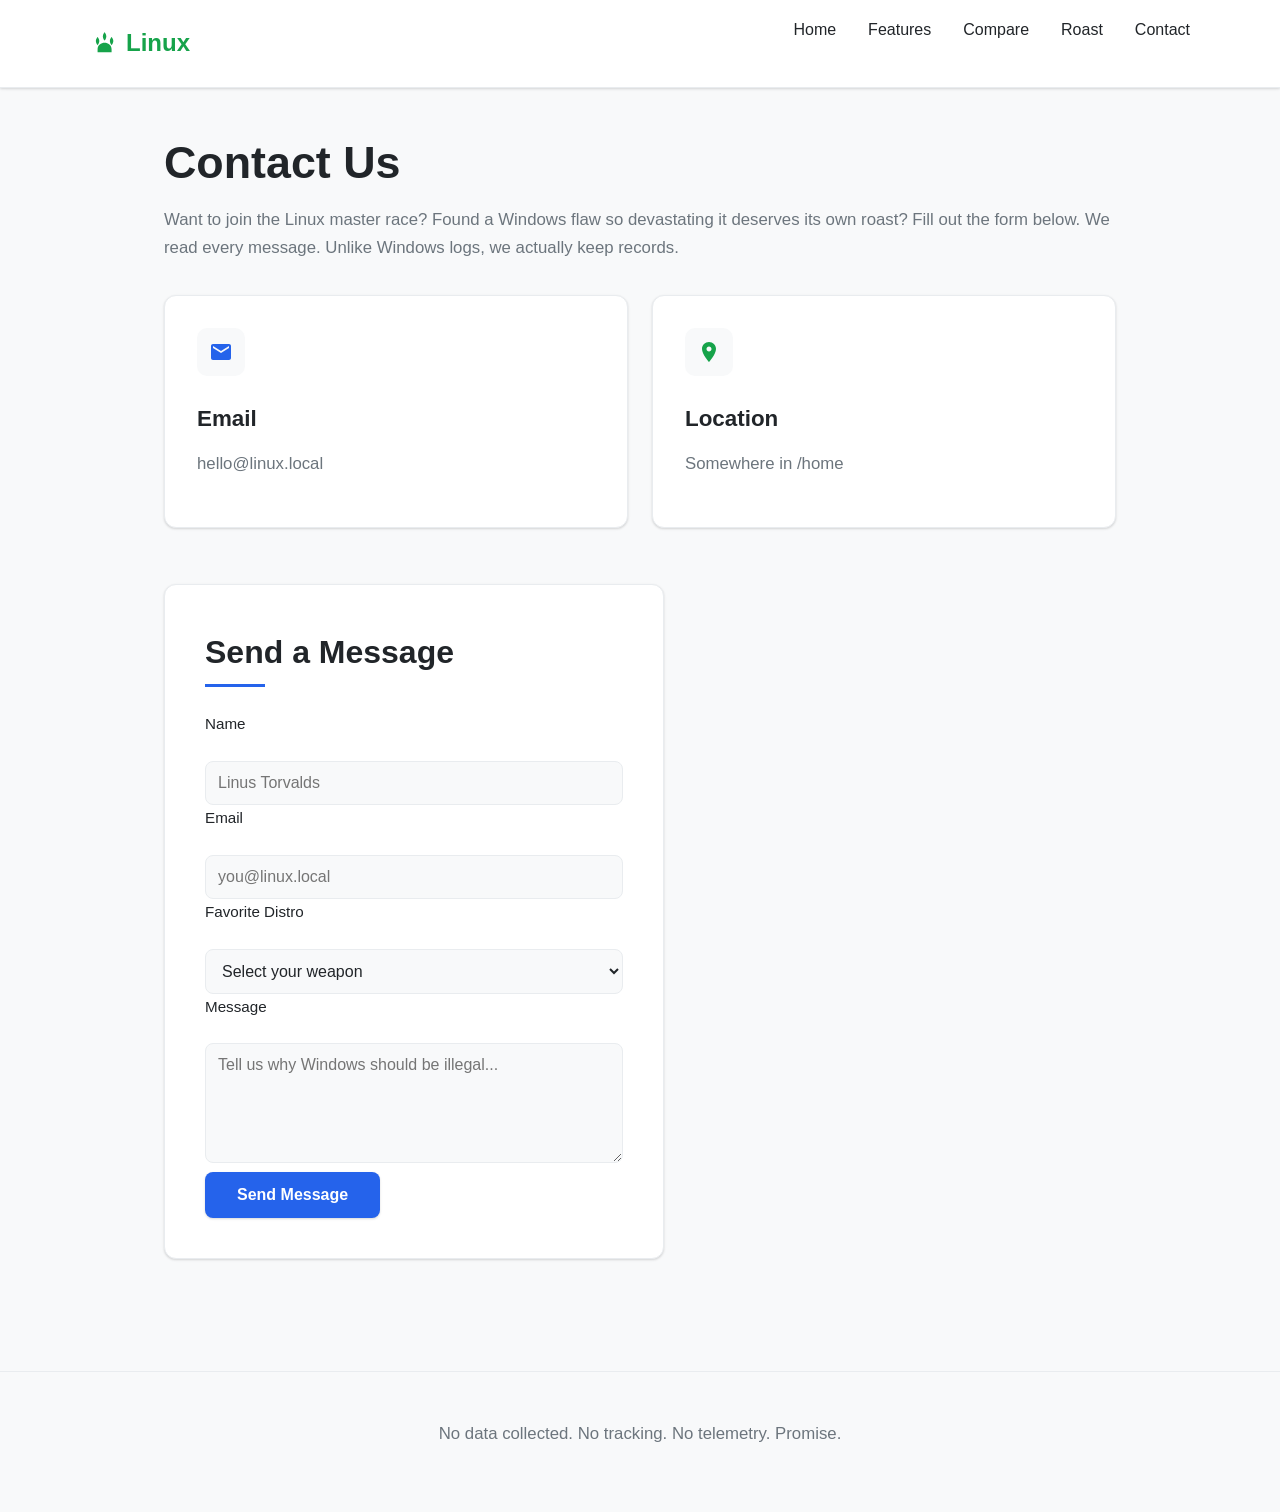
==== contact.html @ 6e1fa3c1 "Add files via upload" ====
<!DOCTYPE html>
<html lang="en">
<head>
  <meta charset="UTF-8">
  <meta name="viewport" content="width=device-width, initial-scale=1.0">
  <title>Contact - Join the Linux Side</title>
  <link rel="stylesheet" href="style.css">
</head>
<body>
  <!-- Header with sticky navigation -->
  <header>
    <nav>
      <span class="logo">
        <svg viewBox="0 0 24 24" fill="currentColor"><path d="M12.5 2C12.5 2 11 3.5 11 5.5C11 7.5 12.5 9 12.5 9C12.5 9 14 7.5 14 5.5C14 3.5 12.5 2 12.5 2ZM6.5 6C6.5 6 5 7.5 5 9.5C5 11.5 6.5 13 6.5 13C6.5 13 8 11.5 8 9.5C8 7.5 6.5 6 6.5 6ZM18.5 6C18.5 6 17 7.5 17 9.5C17 11.5 18.5 13 18.5 13C18.5 13 20 11.5 20 9.5C20 7.5 18.5 6 18.5 6ZM12.5 11C9.5 11 6.5 13 6.5 16.5V19H18.5V16.5C18.5 13 15.5 11 12.5 11Z"/></svg>
        Linux
      </span>
      <ul class="nav-links">
        <li><a href="index.html">Home</a></li>
        <li><a href="features.html">Features</a></li>
        <li><a href="comparison.html">Compare</a></li>
        <li><a href="roast.html">Roast</a></li>
        <li><a href="contact.html">Contact</a></li>
      </ul>
    </nav>
  </header>

  <main>
    <h1>Contact Us</h1>
    <p>Want to join the Linux master race? Found a Windows flaw so devastating it deserves its own roast? Fill out the form below. We read every message. Unlike Windows logs, we actually keep records.</p>

    <!-- Contact information cards -->
    <section class="two-col" style="margin-top: 2rem;">
      <article class="card">
        <figure class="card-icon">
          <svg viewBox="0 0 24 24" fill="var(--accent)"><path d="M20 4H4C2.9 4 2 4.9 2 6V18C2 19.1 2.9 20 4 20H20C21.1 20 22 19.1 22 18V6C22 4.9 21.1 4 20 4ZM20 8L12 13L4 8V6L12 11L20 6V8Z"/></svg>
        </figure>
        <h3>Email</h3>
        <p>hello@linux.local</p>
      </article>

      <article class="card">
        <figure class="card-icon">
          <svg viewBox="0 0 24 24" fill="var(--green)"><path d="M12 2C8.13 2 5 5.13 5 9C5 14.25 12 22 12 22C12 22 19 14.25 19 9C19 5.13 15.87 2 12 2ZM12 11.5C10.62 11.5 9.5 10.38 9.5 9C9.5 7.62 10.62 6.5 12 6.5C13.38 6.5 14.5 7.62 14.5 9C14.5 10.38 13.38 11.5 12 11.5Z"/></svg>
        </figure>
        <h3>Location</h3>
        <p>Somewhere in /home</p>
      </article>
    </section>

    <!-- Contact form -->
    <section style="margin-top: 2rem;">
      <form onsubmit="handleSubmit(event)">
        <h2 style="margin-top: 0;">Send a Message</h2>
        
        <label for="name">Name</label>
        <input type="text" id="name" name="name" placeholder="Linus Torvalds" required>

        <label for="email">Email</label>
        <input type="email" id="email" name="email" placeholder="you@linux.local" required>

        <label for="distro">Favorite Distro</label>
        <select id="distro" name="distro">
          <option value="">Select your weapon</option>
          <option value="arch">Arch Linux</option>
          <option value="ubuntu">Ubuntu</option>
          <option value="fedora">Fedora</option>
          <option value="debian">Debian</option>
          <option value="manjaro">Manjaro</option>
          <option value="other">I use Arch btw</option>
        </select>

        <label for="message">Message</label>
        <textarea id="message" name="message" placeholder="Tell us why Windows should be illegal..." required></textarea>

        <button type="submit">Send Message</button>
      </form>
    </section>
  </main>

  <footer>
    <p>No data collected. No tracking. No telemetry. Promise.</p>
  </footer>

  <button class="go-top" onclick="goToTop()">&#8679;</button>

  <script>
    // Show/hide the "go to top" button based on scroll position
    const goTopBtn = document.querySelector('.go-top');
    window.onscroll = () => {
      goTopBtn.classList.toggle('visible', window.scrollY > 300);
    };
    
    // Smoothly scroll back to the top of the page
    function goToTop() {
      window.scrollTo({ top: 0, behavior: 'smooth' });
    }
    
    // Handle form submission
    function handleSubmit(e) {
      e.preventDefault();
      alert('Message received! We will compile a response shortly.');
      e.target.reset();
    }
  </script>
</body>
</html>
---- style.css ----
/* ============================================
   Linux vs Windows - Stylesheet
   A clean, minimalist design with semantic HTML
   ============================================ */

:root {
  --bg: #f8f9fa;
  --surface: #ffffff;
  --border: #e9ecef;
  --text: #212529;
  --muted: #6c757d;
  --blue: #2563eb;
  --green: #16a34a;
  --red: #dc2626;
  --orange: #d97706;
  --accent: var(--blue);
  --shadow: 0 1px 3px rgba(0,0,0,0.1), 0 1px 2px rgba(0,0,0,0.06);
  --shadow-lg: 0 10px 15px -3px rgba(0,0,0,0.1), 0 4px 6px -2px rgba(0,0,0,0.05);
}

* {
  margin: 0;
  padding: 0;
  box-sizing: border-box;
}

body {
  font-family: 'Segoe UI', Tahoma, Geneva, Verdana, sans-serif;
  background: var(--bg);
  color: var(--text);
  line-height: 1.7;
}

a {
  color: var(--accent);
  text-decoration: none;
}

a:hover {
  text-decoration: underline;
}

/* Header and Navigation */
header {
  background: var(--surface);
  border-bottom: 1px solid var(--border);
  padding: 1rem 2rem;
  position: sticky;
  top: 0;
  z-index: 100;
  box-shadow: var(--shadow);
}

nav {
  max-width: 1100px;
  margin: 0 auto;
  display: flex;
  justify-content: space-between;
  align-items: center;
}

.logo {
  font-size: 1.5rem;
  font-weight: bold;
  color: var(--green);
  display: flex;
  align-items: center;
  gap: 0.5rem;
}

.logo svg {
  width: 28px;
  height: 28px;
}

.nav-links {
  list-style: none;
  display: flex;
  gap: 2rem;
}

.nav-links a {
  color: var(--text);
  font-weight: 500;
  transition: color 0.2s;
  position: relative;
}

.nav-links a::after {
  content: '';
  position: absolute;
  width: 0;
  height: 2px;
  bottom: -4px;
  left: 0;
  background: var(--accent);
  transition: width 0.3s;
}

.nav-links a:hover::after {
  width: 100%;
}

.nav-links a:hover {
  color: var(--accent);
  text-decoration: none;
}

/* Main Content */
main {
  max-width: 1000px;
  margin: 0 auto;
  padding: 3rem 1.5rem;
}

h1 {
  font-size: 2.8rem;
  margin-bottom: 1rem;
  color: var(--text);
  line-height: 1.2;
}

h2 {
  font-size: 2rem;
  margin: 3rem 0 1.5rem;
  color: var(--text);
  position: relative;
  padding-bottom: 0.5rem;
}

h2::after {
  content: '';
  position: absolute;
  bottom: 0;
  left: 0;
  width: 60px;
  height: 3px;
  background: var(--accent);
}

h3 {
  font-size: 1.4rem;
  margin: 1.5rem 0 0.75rem;
  color: var(--text);
}

p {
  margin-bottom: 1rem;
  color: var(--muted);
  font-size: 1.05rem;
}

/* Hero Section */
.hero {
  text-align: center;
  padding: 4rem 2rem;
  background: linear-gradient(135deg, var(--surface) 0%, var(--bg) 100%);
  border-radius: 16px;
  margin-bottom: 3rem;
  border: 1px solid var(--border);
}

.hero-icon {
  width: 80px;
  height: 80px;
  margin: 0 auto 1.5rem;
  background: var(--green);
  border-radius: 20px;
  display: flex;
  align-items: center;
  justify-content: center;
  box-shadow: var(--shadow-lg);
}

.hero-icon svg {
  width: 48px;
  height: 48px;
  fill: white;
}

.hero h1 {
  margin-bottom: 1rem;
  font-size: 3rem;
}

.hero p {
  font-size: 1.2rem;
  max-width: 600px;
  margin: 0 auto;
  color: var(--muted);
}

/* Cards - using article for semantic meaning */
article.card {
  background: var(--surface);
  border: 1px solid var(--border);
  border-radius: 12px;
  padding: 2rem;
  margin-bottom: 1.5rem;
  transition: transform 0.2s, box-shadow 0.2s;
  box-shadow: var(--shadow);
}

article.card:hover {
  transform: translateY(-4px);
  box-shadow: var(--shadow-lg);
}

.card-icon {
  width: 48px;
  height: 48px;
  border-radius: 10px;
  display: flex;
  align-items: center;
  justify-content: center;
  margin-bottom: 1rem;
  background: var(--bg);
}

.card-icon svg {
  width: 24px;
  height: 24px;
}

/* Lists */
ul, ol {
  margin-left: 1.5rem;
  margin-bottom: 1rem;
}

li {
  margin-bottom: 0.75rem;
  color: var(--muted);
}

li::marker {
  color: var(--accent);
}

/* Two Column Layout */
section.two-col {
  display: grid;
  grid-template-columns: 1fr 1fr;
  gap: 1.5rem;
  margin: 2rem 0;
}

/* Tables */
table {
  width: 100%;
  border-collapse: collapse;
  margin: 2rem 0;
  background: var(--surface);
  border-radius: 12px;
  overflow: hidden;
  box-shadow: var(--shadow);
}

th, td {
  padding: 1rem 1.25rem;
  text-align: left;
  border-bottom: 1px solid var(--border);
}

th {
  background: var(--bg);
  color: var(--text);
  font-weight: 600;
  text-transform: uppercase;
  font-size: 0.85rem;
  letter-spacing: 0.05em;
}

tr:last-child td {
  border-bottom: none;
}

tr:hover td {
  background: rgba(37, 99, 235, 0.03);
}

.win-column {
  background: rgba(220, 38, 38, 0.03);
}

.linux-column {
  background: rgba(22, 163, 74, 0.03);
}

/* Forms */
form {
  background: var(--surface);
  border: 1px solid var(--border);
  border-radius: 12px;
  padding: 2.5rem;
  max-width: 500px;
  box-shadow: var(--shadow);
}

label {
  display: block;
  margin-bottom: 1.5rem;
  color: var(--text);
  font-weight: 500;
  font-size: 0.95rem;
}

input[type="text"],
input[type="email"],
textarea,
select {
  width: 100%;
  padding: 0.75rem;
  background: var(--bg);
  border: 1px solid var(--border);
  border-radius: 8px;
  color: var(--text);
  font-size: 1rem;
  font-family: inherit;
  transition: border-color 0.2s, box-shadow 0.2s;
}

input:focus,
textarea:focus,
select:focus {
  outline: none;
  border-color: var(--accent);
  box-shadow: 0 0 0 3px rgba(37, 99, 235, 0.1);
}

textarea {
  resize: vertical;
  min-height: 120px;
}

button {
  padding: 0.875rem 2rem;
  background: var(--accent);
  color: white;
  border: none;
  border-radius: 8px;
  font-size: 1rem;
  font-weight: 600;
  cursor: pointer;
  transition: background 0.2s, transform 0.1s;
  box-shadow: var(--shadow);
}

button:hover {
  background: #1d4ed8;
  transform: translateY(-1px);
}

/* Roast Boxes */
aside.roast-box {
  background: var(--surface);
  border-left: 4px solid var(--orange);
  padding: 1.75rem;
  margin: 2rem 0;
  border-radius: 0 12px 12px 0;
  box-shadow: var(--shadow);
  position: relative;
}

.roast-box .tag {
  display: inline-block;
  background: var(--orange);
  color: white;
  padding: 0.25rem 0.75rem;
  border-radius: 6px;
  font-size: 0.8rem;
  font-weight: bold;
  margin-bottom: 0.75rem;
  letter-spacing: 0.05em;
}

.roast-box h3 {
  margin-top: 0.5rem;
  color: var(--text);
}

.roast-box p {
  margin-bottom: 0;
}

/* Go To Top Button */
button.go-top {
  position: fixed;
  bottom: 2rem;
  right: 2rem;
  background: var(--accent);
  color: white;
  width: 50px;
  height: 50px;
  border-radius: 50%;
  border: none;
  font-size: 1.2rem;
  cursor: pointer;
  display: none;
  align-items: center;
  justify-content: center;
  box-shadow: var(--shadow-lg);
  z-index: 99;
  transition: transform 0.2s;
}

button.go-top:hover {
  transform: translateY(-2px);
}

button.go-top.visible {
  display: flex;
}

/* Call to Action Link */
a.cta-button {
  display: inline-block;
  padding: 0.875rem 2rem;
  background: var(--accent);
  color: white;
  border-radius: 8px;
  font-weight: 600;
  margin-top: 1rem;
  transition: background 0.2s, transform 0.1s;
  box-shadow: var(--shadow);
}

a.cta-button:hover {
  background: #1d4ed8;
  transform: translateY(-2px);
  text-decoration: none;
}

/* Footer */
footer {
  text-align: center;
  padding: 3rem 2rem;
  border-top: 1px solid var(--border);
  color: var(--muted);
  font-size: 0.95rem;
  margin-top: 4rem;
}

/* Animated Sliders */
.slider-item {
  margin: 1.5rem 0;
  padding: 1rem;
  background: var(--bg);
  border: 1px solid var(--border);
  border-radius: 8px;
}

.slider-label {
  display: flex;
  justify-content: space-between;
  align-items: center;
  margin-bottom: 0.5rem;
  font-size: 0.95rem;
  font-weight: 600;
  color: var(--text);
}

.slider-value {
  color: var(--accent);
  font-weight: 700;
}

.slider-desc {
  font-size: 0.85rem;
  color: var(--muted);
  margin-top: 0.5rem;
}

.slider {
  -webkit-appearance: none;
  width: 100%;
  height: 8px;
  background: var(--border);
  border-radius: 4px;
  outline: none;
  transition: background 0.2s;
}

.slider::-webkit-slider-thumb {
  -webkit-appearance: none;
  appearance: none;
  width: 18px;
  height: 18px;
  background: var(--thumb-color, var(--accent));
  border: 2px solid var(--surface);
  border-radius: 50%;
  box-shadow: 0 1px 3px rgba(0,0,0,0.2);
  cursor: pointer;
}

.slider::-moz-range-thumb {
  width: 18px;
  height: 18px;
  background: var(--thumb-color, var(--accent));
  border: 2px solid var(--surface);
  border-radius: 50%;
  box-shadow: 0 1px 3px rgba(0,0,0,0.2);
  cursor: pointer;
}

/* Responsive Design */
@media (max-width: 768px) {
  section.two-col {
    grid-template-columns: 1fr;
  }
  .nav-links {
    gap: 1rem;
    font-size: 0.9rem;
  }
  h1 {
    font-size: 2rem;
  }
  .hero h1 {
    font-size: 2.2rem;
  }
}
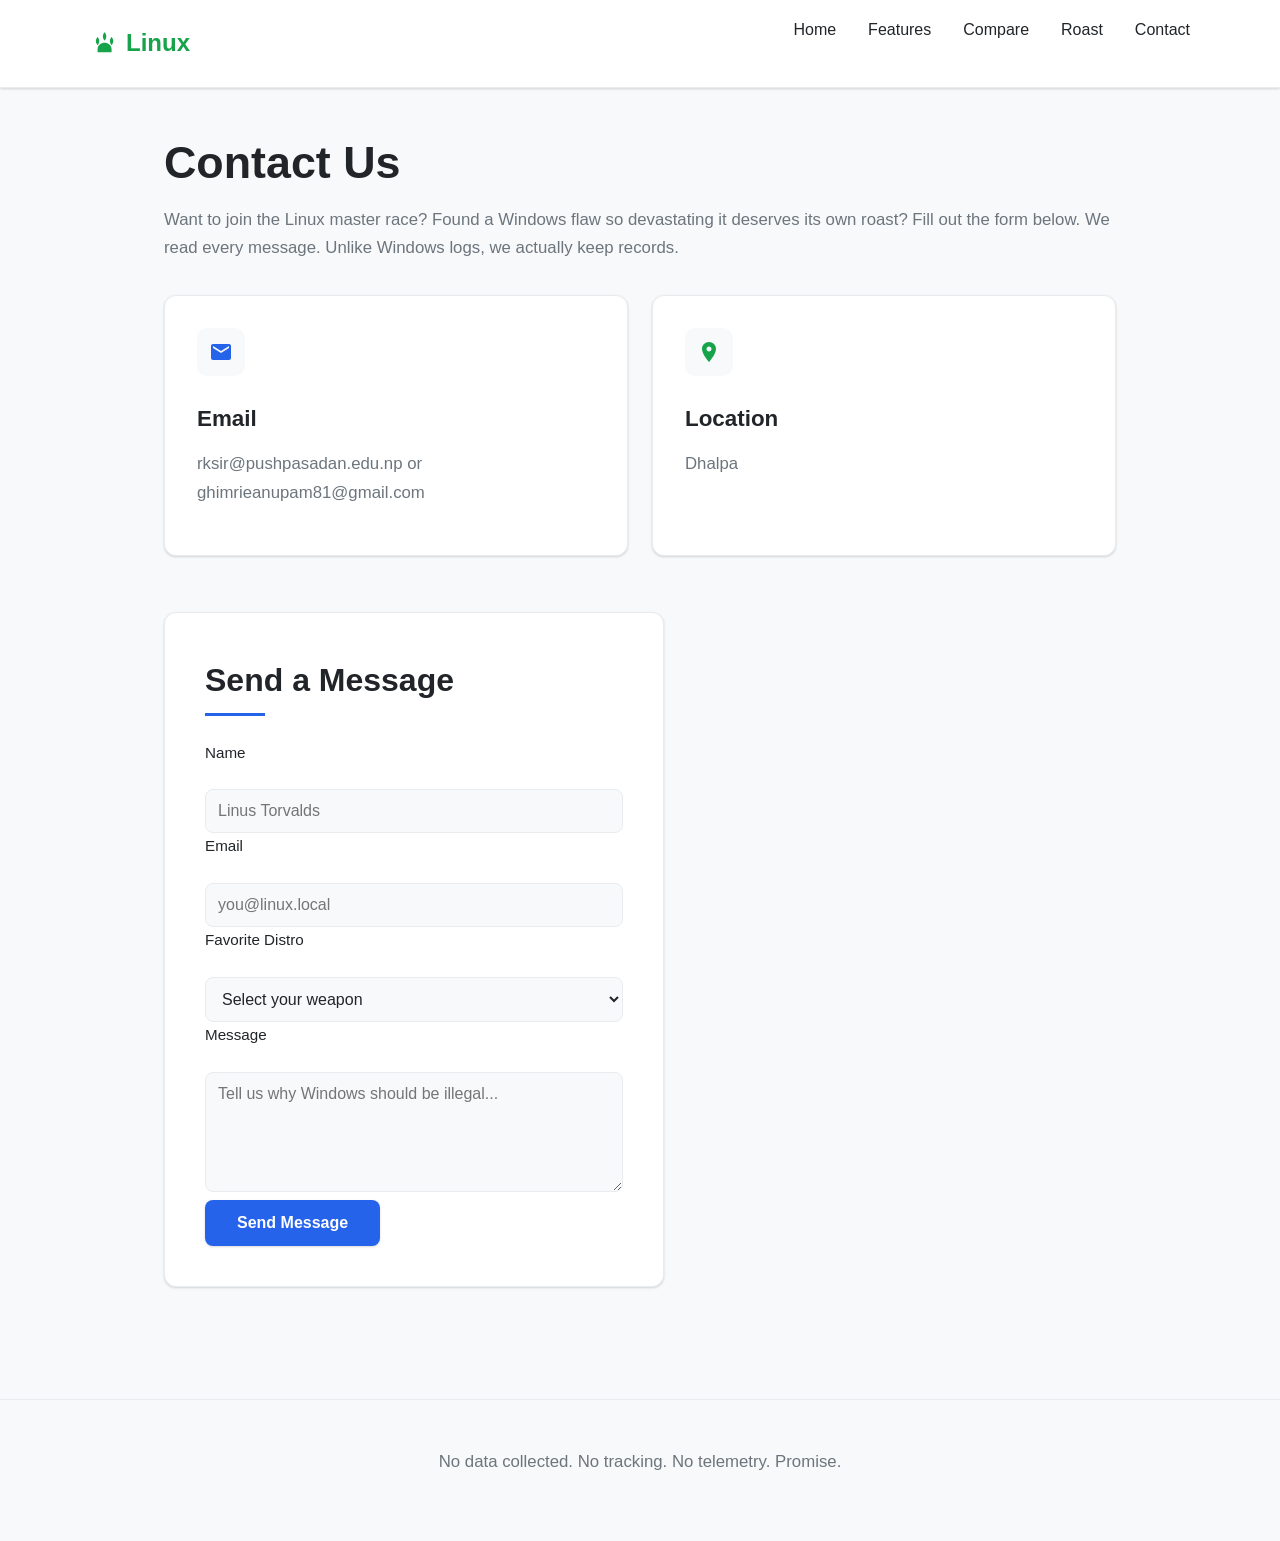
==== commit 77342f9f: "Update contact.html" ====
--- a/contact.html
+++ b/contact.html
@@ -3,7 +3,7 @@
 <head>
   <meta charset="UTF-8">
   <meta name="viewport" content="width=device-width, initial-scale=1.0">
-  <title>Contact - Join the Linux Side</title>
+  <title>Contact - Need Help?Rksir</title>
   <link rel="stylesheet" href="style.css">
 </head>
 <body>
@@ -35,7 +35,9 @@
           <svg viewBox="0 0 24 24" fill="var(--accent)"><path d="M20 4H4C2.9 4 2 4.9 2 6V18C2 19.1 2.9 20 4 20H20C21.1 20 22 19.1 22 18V6C22 4.9 21.1 4 20 4ZM20 8L12 13L4 8V6L12 11L20 6V8Z"/></svg>
         </figure>
         <h3>Email</h3>
-        <p>hello@linux.local</p>
+        <p>rksir@pushpasadan.edu.np
+        or
+        ghimrieanupam81@gmail.com</p>
       </article>
 
       <article class="card">
@@ -43,7 +45,7 @@
           <svg viewBox="0 0 24 24" fill="var(--green)"><path d="M12 2C8.13 2 5 5.13 5 9C5 14.25 12 22 12 22C12 22 19 14.25 19 9C19 5.13 15.87 2 12 2ZM12 11.5C10.62 11.5 9.5 10.38 9.5 9C9.5 7.62 10.62 6.5 12 6.5C13.38 6.5 14.5 7.62 14.5 9C14.5 10.38 13.38 11.5 12 11.5Z"/></svg>
         </figure>
         <h3>Location</h3>
-        <p>Somewhere in /home</p>
+        <p>Dhalpa</p>
       </article>
     </section>
 
